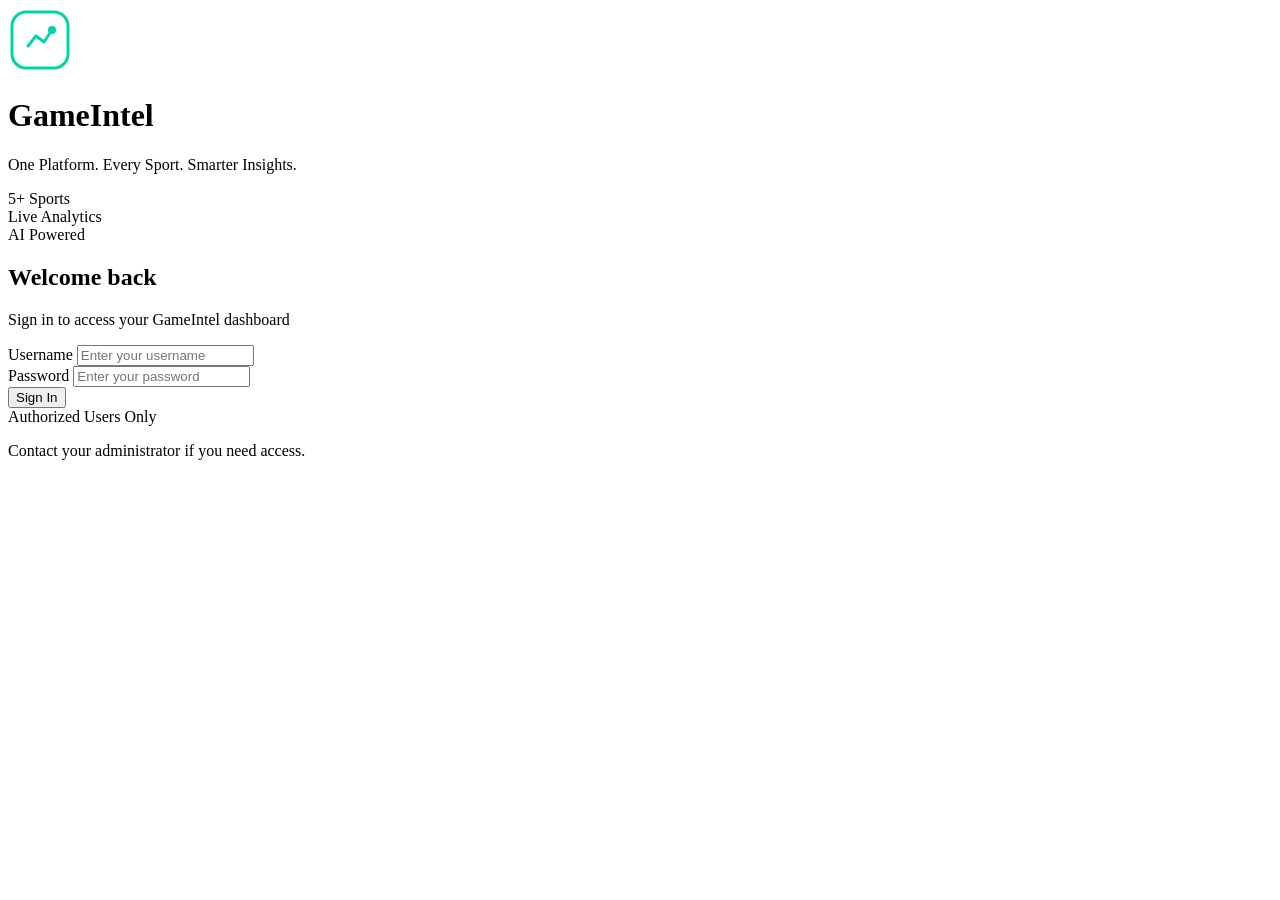
==== gameintel/index.html @ 1e04758e "Fix embed: always use publicEmbedUrl (reportUrl blocked by X-Frame-Options), fix favicon emoji" ====
<!DOCTYPE html>
<html lang="en">
<head>
  <meta charset="UTF-8">
  <meta name="viewport" content="width=device-width,initial-scale=1">
  <title>GameIntel ΓÇö Sign In</title>
  <link rel="preconnect" href="https://fonts.googleapis.com">
  <link href="https://fonts.googleapis.com/css2?family=Inter:wght@400;500;600;700;800&display=swap" rel="stylesheet">
  <link rel="stylesheet" href="css/style.css">
  <link rel="icon" href="data:image/svg+xml,<svg xmlns='http://www.w3.org/2000/svg' viewBox='0 0 100 100'><text y='.9em' font-size='90'>&#x1F3C0;</text></svg>">
</head>
<body class="login-page">

  <div class="login-container">
    <!-- Left panel - branding -->
    <div class="login-branding">
      <div class="login-branding-content">
        <div class="brand-logo">
          <div class="logo-glow"></div>
          <svg width="64" height="64" viewBox="0 0 64 64" fill="none">
            <rect x="4" y="4" width="56" height="56" rx="14" stroke="url(#brandGrad)" stroke-width="3"/>
            <path d="M20 38L28 28L36 34L44 22" stroke="url(#brandGrad)" stroke-width="3" stroke-linecap="round" stroke-linejoin="round"/>
            <circle cx="44" cy="22" r="4" fill="#00d4aa"/>
            <defs>
              <linearGradient id="brandGrad" x1="4" y1="4" x2="60" y2="60">
                <stop stop-color="#00d4aa"/><stop offset=".5" stop-color="#388bfd"/><stop offset="1" stop-color="#a371f7"/>
              </linearGradient>
            </defs>
          </svg>
        </div>
        <h1>GameIntel</h1>
        <p class="tagline">One Platform. Every Sport. Smarter Insights.</p>
        <div class="brand-stats">
          <div class="brand-stat">
            <span class="stat-number">5+</span>
            <span class="stat-label">Sports</span>
          </div>
          <div class="brand-stat">
            <span class="stat-number">Live</span>
            <span class="stat-label">Analytics</span>
          </div>
          <div class="brand-stat">
            <span class="stat-number">AI</span>
            <span class="stat-label">Powered</span>
          </div>
        </div>
      </div>
    </div>

    <!-- Right panel - login form -->
    <div class="login-form-panel">
      <div class="login-form-content">
        <h2>Welcome back</h2>
        <p class="text-muted">Sign in to access your GameIntel dashboard</p>

        <div id="loginError" class="login-error" style="display:none"></div>

        <form class="login-form" onsubmit="event.preventDefault(); signIn();">
          <div class="form-group">
            <label for="username">Username</label>
            <input type="text" id="username" placeholder="Enter your username" autocomplete="username" required>
          </div>
          <div class="form-group">
            <label for="password">Password</label>
            <input type="password" id="password" placeholder="Enter your password" autocomplete="current-password" required>
          </div>
          <button id="loginBtn" type="submit" class="btn btn-login">
            Sign In
          </button>
        </form>

        <div class="login-divider">
          <span>Authorized Users Only</span>
        </div>

        <p class="login-footer-text">
          Contact your administrator if you need access.
        </p>
      </div>
    </div>
  </div>

  <script src="js/users.js"></script>
  <script src="js/auth.js"></script>
</body>
</html>
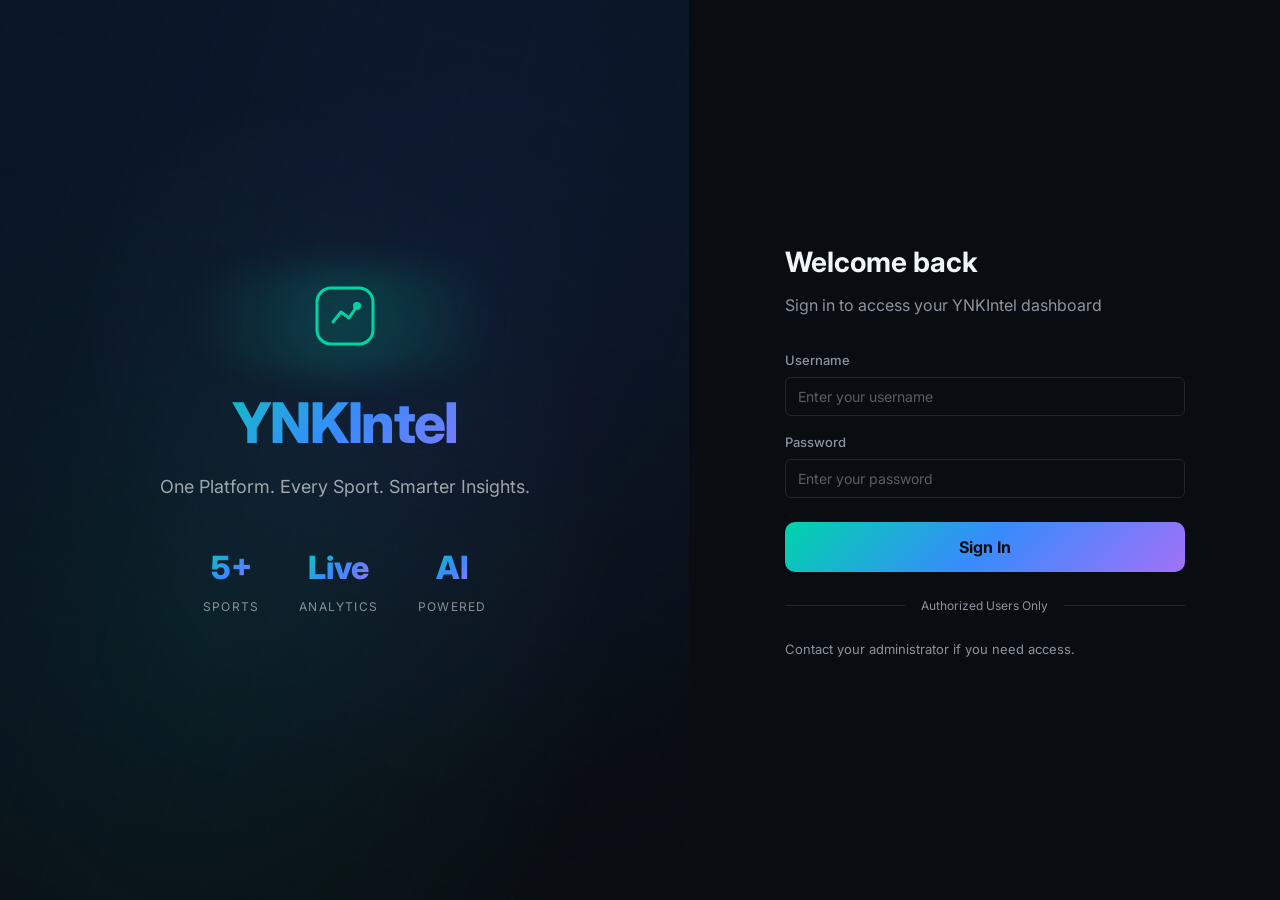
==== commit 90878c9d: "rename: GameIntel → YNKIntel across all GUI" ====
--- a/gameintel/index.html
+++ b/gameintel/index.html
@@ -3,7 +3,7 @@
 <head>
   <meta charset="UTF-8">
   <meta name="viewport" content="width=device-width,initial-scale=1">
-  <title>GameIntel ΓÇö Sign In</title>
+  <title>YNKIntel - Sign In</title>
   <link rel="preconnect" href="https://fonts.googleapis.com">
   <link href="https://fonts.googleapis.com/css2?family=Inter:wght@400;500;600;700;800&display=swap" rel="stylesheet">
   <link rel="stylesheet" href="css/style.css">
@@ -28,7 +28,7 @@
             </defs>
           </svg>
         </div>
-        <h1>GameIntel</h1>
+        <h1>YNKIntel</h1>
         <p class="tagline">One Platform. Every Sport. Smarter Insights.</p>
         <div class="brand-stats">
           <div class="brand-stat">
@@ -51,7 +51,7 @@
     <div class="login-form-panel">
       <div class="login-form-content">
         <h2>Welcome back</h2>
-        <p class="text-muted">Sign in to access your GameIntel dashboard</p>
+        <p class="text-muted">Sign in to access your YNKIntel dashboard</p>
 
         <div id="loginError" class="login-error" style="display:none"></div>
 
--- a/gameintel/css/style.css
+++ b/gameintel/css/style.css
@@ -0,0 +1,1124 @@
+/* ===== Reset & Base ===== */
+*,*::before,*::after{box-sizing:border-box;margin:0;padding:0}
+:root{
+  --bg: #090c10;
+  --bg-card: #0d1117;
+  --bg-card-hover: #161b22;
+  --border: #21262d;
+  --text: #c9d1d9;
+  --text-muted: #8b949e;
+  --text-bright: #f0f6fc;
+  --accent: #00d4aa;
+  --accent-light: #3dffc0;
+  --accent-dark: #00a884;
+  --accent-blue: #388bfd;
+  --accent-purple: #a371f7;
+  --accent-orange: #f0883e;
+  --accent-red: #f85149;
+  --white: #ffffff;
+  --success: #3fb950;
+  --danger: #f85149;
+  --radius: 16px;
+  --radius-sm: 10px;
+  --radius-xs: 6px;
+  --shadow: 0 16px 48px rgba(0,0,0,.4);
+  --shadow-sm: 0 4px 12px rgba(0,0,0,.25);
+  --font: 'Inter', system-ui, -apple-system, sans-serif;
+  --transition: 0.2s ease;
+  --gradient-brand: linear-gradient(135deg, #00d4aa 0%, #388bfd 50%, #a371f7 100%);
+}
+html{scroll-behavior:smooth;font-size:16px}
+body{
+  font-family:var(--font);
+  background:var(--bg);
+  color:var(--text);
+  line-height:1.6;
+  -webkit-font-smoothing:antialiased;
+  min-height:100vh;
+}
+a{color:var(--accent);text-decoration:none;transition:color var(--transition)}
+a:hover{color:var(--accent-light)}
+.container{width:100%;max-width:1200px;margin:0 auto;padding:0 1.5rem}
+.text-muted{color:var(--text-muted)}
+
+/* ===== Buttons ===== */
+.btn{
+  display:inline-flex;align-items:center;gap:.5rem;
+  padding:.625rem 1.25rem;border-radius:var(--radius-sm);
+  font-family:var(--font);font-size:.875rem;font-weight:600;
+  border:none;cursor:pointer;transition:all var(--transition);
+  text-decoration:none;line-height:1.4;
+}
+.btn-primary{
+  background:var(--accent);color:#090c10;
+}
+.btn-primary:hover{background:var(--accent-light);color:#090c10}
+.btn-secondary{
+  background:var(--bg-card);color:var(--text);border:1px solid var(--border);
+}
+.btn-secondary:hover{background:var(--bg-card-hover);border-color:var(--text-muted)}
+.btn-ghost{
+  background:transparent;color:var(--text-muted);
+}
+.btn-ghost:hover{color:var(--text-bright);background:rgba(255,255,255,.05)}
+.btn-lg{padding:.75rem 2rem;font-size:1rem}
+.btn-gradient{
+  background:var(--gradient-brand);color:#090c10;font-weight:700;
+}
+.btn-gradient:hover{opacity:.9}
+
+/* Spinner */
+.spinner{
+  display:inline-block;width:18px;height:18px;
+  border:2px solid rgba(0,0,0,.3);border-top-color:#090c10;
+  border-radius:50%;animation:spin .6s linear infinite;
+}
+@keyframes spin{to{transform:rotate(360deg)}}
+
+/* ===== LOGIN PAGE ===== */
+.login-page{display:flex;align-items:stretch;min-height:100vh;background:var(--bg)}
+.login-container{display:flex;width:100%;min-height:100vh}
+
+.login-branding{
+  flex:1.2;
+  background:linear-gradient(160deg, #0a1628 0%, #091220 40%, #090c10 100%);
+  display:flex;align-items:center;justify-content:center;
+  padding:3rem;position:relative;overflow:hidden;
+}
+.login-branding::before{
+  content:'';position:absolute;inset:0;
+  background:
+    radial-gradient(ellipse at 30% 70%, rgba(0,212,170,.08) 0%, transparent 60%),
+    radial-gradient(ellipse at 70% 30%, rgba(56,139,253,.06) 0%, transparent 60%),
+    radial-gradient(ellipse at 50% 50%, rgba(163,113,247,.04) 0%, transparent 60%);
+}
+.login-branding::after{
+  content:'';position:absolute;top:-50%;left:-50%;width:200%;height:200%;
+  background:repeating-linear-gradient(
+    0deg, transparent, transparent 50px,
+    rgba(0,212,170,.015) 50px, rgba(0,212,170,.015) 51px
+  ),
+  repeating-linear-gradient(
+    90deg, transparent, transparent 50px,
+    rgba(56,139,253,.015) 50px, rgba(56,139,253,.015) 51px
+  );
+  transform:rotate(15deg);
+}
+.login-branding-content{position:relative;z-index:1;text-align:center;color:var(--white)}
+.brand-logo{margin:0 auto 1.5rem;position:relative}
+.brand-logo .logo-glow{
+  position:absolute;inset:-20px;
+  background:radial-gradient(circle, rgba(0,212,170,.2) 0%, transparent 70%);
+  border-radius:50%;filter:blur(15px);
+}
+.login-branding h1{
+  font-size:3.5rem;font-weight:800;letter-spacing:-.03em;margin-bottom:.25rem;
+  background:var(--gradient-brand);-webkit-background-clip:text;-webkit-text-fill-color:transparent;
+  background-clip:text;
+}
+.login-branding .tagline{font-size:1.125rem;opacity:.6;margin-bottom:2.5rem;font-weight:400}
+.brand-stats{display:flex;gap:2.5rem;justify-content:center}
+.brand-stat{display:flex;flex-direction:column;align-items:center}
+.stat-number{font-size:2rem;font-weight:800;background:var(--gradient-brand);-webkit-background-clip:text;-webkit-text-fill-color:transparent;background-clip:text}
+.stat-label{font-size:.75rem;text-transform:uppercase;letter-spacing:.1em;opacity:.5;margin-top:.25rem}
+
+.login-form-panel{
+  flex:1;display:flex;align-items:center;justify-content:center;
+  padding:3rem;background:var(--bg);
+}
+.login-form-content{width:100%;max-width:400px}
+.login-form-content h2{font-size:1.75rem;font-weight:700;color:var(--text-bright);margin-bottom:.5rem}
+.login-form-content>.text-muted{margin-bottom:2rem}
+.login-error{
+  background:rgba(248,81,73,.1);border:1px solid rgba(248,81,73,.3);
+  color:#f85149;padding:.75rem 1rem;border-radius:var(--radius-sm);
+  font-size:.875rem;margin-bottom:1rem;
+}
+.login-divider{
+  display:flex;align-items:center;gap:1rem;margin:1.5rem 0;
+  color:var(--text-muted);font-size:.75rem;
+}
+.login-divider::before,.login-divider::after{
+  content:'';flex:1;height:1px;background:var(--border)
+}
+.login-footer-text{font-size:.8125rem;color:var(--text-muted);line-height:1.6}
+
+/* Login form */
+.login-form{display:flex;flex-direction:column;gap:1rem;margin-bottom:0}
+.login-form .form-group{display:flex;flex-direction:column;gap:.375rem}
+.login-form label{font-size:.8125rem;font-weight:500;color:var(--text-muted)}
+.login-form input{
+  padding:.75rem .875rem;
+  background:var(--bg-card);
+  border:1px solid var(--border);
+  border-radius:var(--radius-sm);
+  color:var(--text-bright);
+  font-family:var(--font);
+  font-size:.9375rem;
+  transition:border-color var(--transition);
+}
+.login-form input:focus{
+  outline:none;border-color:var(--accent);
+  box-shadow:0 0 0 3px rgba(0,212,170,.15);
+}
+.login-form input::placeholder{color:var(--text-muted);opacity:.6}
+.btn-login{
+  width:100%;justify-content:center;
+  padding:.875rem;font-size:1rem;margin-top:.5rem;
+  background:var(--gradient-brand);color:#090c10;font-weight:700;
+}
+.btn-login:hover{opacity:.9}
+
+/* ===== TOP BAR ===== */
+.topbar{
+  position:sticky;top:0;z-index:50;
+  background:rgba(9,12,16,.92);backdrop-filter:blur(16px);
+  border-bottom:1px solid var(--border);
+  padding:0 1.5rem;height:64px;
+  display:flex;align-items:center;justify-content:space-between;
+}
+.topbar-left{display:flex;align-items:center;gap:.75rem}
+.topbar-brand{
+  font-size:1.25rem;font-weight:800;letter-spacing:-.01em;
+  background:var(--gradient-brand);-webkit-background-clip:text;-webkit-text-fill-color:transparent;
+  background-clip:text;
+}
+.topbar-title{font-size:1.25rem;font-weight:800;color:var(--text-bright);letter-spacing:-.01em}
+.topbar-nav{display:flex;gap:.25rem;margin-left:1.5rem}
+.topbar-nav a{
+  padding:.5rem .875rem;border-radius:var(--radius-xs);
+  font-size:.8125rem;font-weight:500;color:var(--text-muted);
+  transition:all var(--transition);
+}
+.topbar-nav a:hover{color:var(--text-bright);background:rgba(255,255,255,.05)}
+.topbar-nav a.active{color:var(--accent);background:rgba(0,212,170,.08)}
+.topbar-right{display:flex;align-items:center;gap:1rem}
+
+.back-link{
+  display:flex;align-items:center;color:var(--text-muted);
+  transition:color var(--transition);
+}
+.back-link:hover{color:var(--text-bright)}
+
+.user-info{display:flex;align-items:center;gap:.75rem}
+.user-avatar{
+  width:36px;height:36px;border-radius:50%;
+  background:var(--gradient-brand);color:#090c10;
+  display:flex;align-items:center;justify-content:center;
+  font-weight:700;font-size:.875rem;
+}
+.user-details{display:flex;flex-direction:column}
+.user-name{font-size:.875rem;font-weight:600;color:var(--text-bright)}
+.user-email{font-size:.75rem;color:var(--text-muted)}
+
+/* ===== HOMEPAGE ===== */
+.homepage-main{padding:0}
+
+/* Hero */
+.hero{
+  text-align:center;padding:5rem 1.5rem 3rem;
+  position:relative;overflow:hidden;
+}
+.hero::before{
+  content:'';position:absolute;top:0;left:50%;transform:translateX(-50%);
+  width:800px;height:400px;
+  background:radial-gradient(ellipse, rgba(0,212,170,.07) 0%, transparent 70%);
+  pointer-events:none;
+}
+.hero-badge{
+  display:inline-flex;align-items:center;gap:.5rem;
+  padding:.375rem 1rem;border-radius:20px;
+  background:rgba(0,212,170,.08);border:1px solid rgba(0,212,170,.2);
+  color:var(--accent);font-size:.8125rem;font-weight:500;
+  margin-bottom:1.5rem;
+}
+.hero h1{
+  font-size:3.25rem;font-weight:800;letter-spacing:-.03em;
+  color:var(--text-bright);margin-bottom:1rem;
+  max-width:700px;margin-left:auto;margin-right:auto;
+  line-height:1.1;
+}
+.hero h1 .gradient-text{
+  background:var(--gradient-brand);-webkit-background-clip:text;-webkit-text-fill-color:transparent;
+  background-clip:text;
+}
+.hero p{
+  font-size:1.125rem;color:var(--text-muted);max-width:560px;
+  margin:0 auto 2.5rem;line-height:1.7;
+}
+.hero-actions{display:flex;gap:1rem;justify-content:center}
+
+/* Sport Grid */
+.sports-section{padding:3rem 0 4rem}
+.section-header{text-align:center;margin-bottom:2.5rem}
+.section-header h2{font-size:1.75rem;font-weight:700;color:var(--text-bright);margin-bottom:.5rem}
+.section-header p{color:var(--text-muted);font-size:1rem}
+
+.sports-grid{
+  display:grid;
+  grid-template-columns:repeat(auto-fit, minmax(200px, 1fr));
+  gap:1.25rem;
+}
+.sport-card{
+  position:relative;
+  background:var(--bg-card);
+  border:1px solid var(--border);
+  border-radius:var(--radius);
+  padding:2rem 1.5rem;
+  text-align:center;
+  transition:all .25s ease;
+  cursor:pointer;
+  overflow:hidden;
+}
+.sport-card:hover{
+  border-color:var(--accent);
+  transform:translateY(-4px);
+  box-shadow:0 12px 40px rgba(0,212,170,.08);
+}
+.sport-card.coming-soon{opacity:.5;cursor:default;pointer-events:none}
+.sport-card.coming-soon:hover{transform:none;border-color:var(--border);box-shadow:none}
+.sport-card .sport-icon{font-size:2.5rem;margin-bottom:.75rem}
+.sport-card h3{font-size:1.125rem;font-weight:700;color:var(--text-bright);margin-bottom:.25rem}
+.sport-card p{font-size:.8125rem;color:var(--text-muted)}
+.sport-card .badge-soon{
+  position:absolute;top:.75rem;right:.75rem;
+  padding:.125rem .5rem;border-radius:10px;
+  background:rgba(240,136,62,.15);border:1px solid rgba(240,136,62,.25);
+  color:var(--accent-orange);font-size:.6875rem;font-weight:600;
+  text-transform:uppercase;letter-spacing:.05em;
+}
+.sport-card.active-sport{border-color:var(--accent);background:rgba(0,212,170,.03)}
+.sport-card.active-sport::after{
+  content:'';position:absolute;bottom:0;left:0;right:0;height:3px;
+  background:var(--gradient-brand);
+}
+
+/* Features */
+.features-section{
+  padding:4rem 0;
+  border-top:1px solid var(--border);
+}
+.features-grid{
+  display:grid;
+  grid-template-columns:repeat(3, 1fr);
+  gap:2rem;
+}
+.feature-card{
+  background:var(--bg-card);border:1px solid var(--border);
+  border-radius:var(--radius);padding:2rem;
+  transition:border-color var(--transition);
+}
+.feature-card:hover{border-color:var(--accent)}
+.feature-icon{
+  width:48px;height:48px;border-radius:var(--radius-sm);
+  display:flex;align-items:center;justify-content:center;
+  margin-bottom:1rem;font-size:1.25rem;
+}
+.feature-icon.green{background:rgba(0,212,170,.1);color:var(--accent)}
+.feature-icon.blue{background:rgba(56,139,253,.1);color:var(--accent-blue)}
+.feature-icon.purple{background:rgba(163,113,247,.1);color:var(--accent-purple)}
+.feature-card h3{font-size:1rem;font-weight:600;color:var(--text-bright);margin-bottom:.5rem}
+.feature-card p{font-size:.875rem;color:var(--text-muted);line-height:1.6}
+
+/* Dashboard Preview */
+.preview-section{
+  padding:4rem 0;
+  border-top:1px solid var(--border);
+}
+.preview-frame{
+  background:var(--bg-card);border:1px solid var(--border);
+  border-radius:var(--radius);overflow:hidden;
+  aspect-ratio:16/9;display:flex;align-items:center;justify-content:center;
+  position:relative;
+}
+.preview-frame img{width:100%;height:100%;object-fit:cover}
+.preview-placeholder{
+  display:flex;flex-direction:column;align-items:center;gap:1rem;
+  color:var(--text-muted);
+}
+.preview-placeholder svg{opacity:.3}
+
+/* Footer */
+.site-footer{
+  border-top:1px solid var(--border);
+  padding:2rem 0;text-align:center;
+  color:var(--text-muted);font-size:.8125rem;
+}
+
+/* ===== AI PROMPT BAR ===== */
+.prompt-card{
+  background:var(--bg-card);border:1px solid var(--border);
+  border-radius:var(--radius);padding:1.5rem 2rem;margin-bottom:1.5rem;
+  position:relative;overflow:hidden;
+}
+.prompt-card::before{
+  content:'';position:absolute;top:0;left:0;right:0;height:2px;
+  background:var(--gradient-brand);
+}
+.prompt-header{display:flex;align-items:center;gap:.75rem;margin-bottom:1rem}
+.prompt-icon{
+  width:40px;height:40px;border-radius:var(--radius-sm);
+  background:rgba(0,212,170,.1);
+  display:flex;align-items:center;justify-content:center;font-size:1.25rem;
+  flex-shrink:0;
+}
+.prompt-header h3{font-size:1rem;font-weight:600;color:var(--text-bright);margin-bottom:.125rem}
+.prompt-header p{font-size:.8125rem;margin:0}
+.prompt-form{margin-bottom:.75rem}
+.prompt-input-wrap{
+  display:flex;gap:.5rem;
+}
+.prompt-input-wrap input{
+  flex:1;
+  padding:.75rem 1rem;
+  background:var(--bg);
+  border:1px solid var(--border);
+  border-radius:var(--radius-sm);
+  color:var(--text-bright);
+  font-family:var(--font);
+  font-size:.9375rem;
+  transition:border-color var(--transition);
+}
+.prompt-input-wrap input:focus{
+  outline:none;border-color:var(--accent);
+  box-shadow:0 0 0 3px rgba(0,212,170,.15);
+}
+.prompt-input-wrap input::placeholder{color:var(--text-muted);opacity:.6}
+.prompt-submit{
+  padding:.75rem 1.25rem;white-space:nowrap;
+}
+.prompt-examples{display:flex;align-items:center;gap:.5rem;flex-wrap:wrap}
+.prompt-example-chip{
+  padding:.25rem .625rem;
+  background:rgba(0,212,170,.06);border:1px solid rgba(0,212,170,.15);
+  border-radius:14px;color:var(--accent);
+  font-family:var(--font);font-size:.75rem;font-weight:500;
+  cursor:pointer;transition:all var(--transition);
+}
+.prompt-example-chip:hover{background:rgba(0,212,170,.12);border-color:rgba(0,212,170,.3)}
+.prompt-result{
+  padding:.75rem 1rem;border-radius:var(--radius-sm);
+  font-size:.875rem;margin-bottom:.75rem;
+  display:flex;align-items:center;flex-wrap:wrap;gap:.5rem;
+}
+.prompt-result.loading{
+  background:rgba(56,139,253,.08);border:1px solid rgba(56,139,253,.2);color:var(--accent-blue);
+}
+.prompt-result.success{
+  background:rgba(0,212,170,.08);border:1px solid rgba(0,212,170,.2);color:var(--accent);
+}
+.prompt-result.error{
+  background:rgba(248,81,73,.08);border:1px solid rgba(248,81,73,.2);color:var(--accent-red);
+}
+.prompt-spinner{
+  display:inline-block;width:14px;height:14px;
+  border:2px solid rgba(56,139,253,.3);border-top-color:var(--accent-blue);
+  border-radius:50%;animation:spin .6s linear infinite;
+}
+.prompt-match-chip{
+  display:inline-flex;padding:.125rem .5rem;
+  background:rgba(0,212,170,.12);border-radius:10px;
+  font-size:.8125rem;font-weight:500;
+}
+.btn-sm{padding:.375rem .875rem;font-size:.8125rem}
+
+/* AI Semantic Response Cards */
+.ai-response-card{
+  background:var(--bg-card);border:1px solid var(--border);
+  border-radius:var(--radius);padding:0;overflow:hidden;
+  margin-top:.75rem;
+}
+.ai-answer-section{padding:1.25rem 1.25rem .75rem}
+.ai-answer-header{
+  display:flex;align-items:center;gap:.5rem;
+  font-size:.75rem;font-weight:600;color:var(--accent);
+  text-transform:uppercase;letter-spacing:.04em;margin-bottom:.75rem;
+}
+.ai-answer-body{
+  font-size:.9rem;line-height:1.6;color:var(--text-primary);
+}
+.ai-answer-body strong{color:var(--text-bright);font-weight:600}
+.ai-insight{
+  margin-top:.75rem;padding:.625rem .875rem;
+  background:rgba(240,192,0,.06);border:1px solid rgba(240,192,0,.15);
+  border-radius:var(--radius-sm);font-size:.8125rem;color:var(--text-secondary);
+  display:flex;align-items:flex-start;gap:.5rem;line-height:1.5;
+}
+.ai-semantic-section,.ai-filter-section{
+  padding:.875rem 1.25rem;border-top:1px solid var(--border);
+}
+.ai-section-title{
+  font-size:.6875rem;font-weight:600;color:var(--text-muted);
+  text-transform:uppercase;letter-spacing:.05em;margin-bottom:.5rem;
+}
+.ai-ref-grid{display:flex;flex-wrap:wrap;gap:.75rem}
+.ai-ref-item{display:flex;flex-direction:column;gap:.25rem}
+.ai-ref-label{font-size:.6875rem;color:var(--text-muted);font-weight:500}
+.ai-ref-value{display:flex;flex-wrap:wrap;gap:.25rem}
+.ai-ref-value code{
+  padding:.125rem .5rem;background:rgba(0,212,170,.08);
+  border:1px solid rgba(0,212,170,.15);border-radius:4px;
+  font-size:.75rem;color:var(--accent);font-family:var(--font-mono, 'SF Mono', 'Fira Code', monospace);
+}
+.ai-filter-code{
+  background:var(--bg);border:1px solid var(--border);
+  border-radius:var(--radius-sm);padding:.625rem .875rem;
+  overflow-x:auto;
+}
+.ai-filter-line{margin-bottom:.25rem}
+.ai-filter-line:last-child{margin-bottom:0}
+.ai-dax{
+  font-family:var(--font-mono, 'SF Mono', 'Fira Code', monospace);
+  font-size:.75rem;color:var(--accent-blue);word-break:break-all;
+}
+.ai-actions{
+  padding:.875rem 1.25rem;border-top:1px solid var(--border);
+  display:flex;align-items:center;gap:.5rem;
+  background:rgba(0,212,170,.03);
+}
+.ai-copy-btn{color:var(--text-muted) !important}
+.ai-copy-btn:hover{color:var(--text-bright) !important}
+
+/* AI Stats Grid */
+.ai-stats-grid{
+  display:grid;grid-template-columns:repeat(auto-fit, minmax(100px, 1fr));
+  gap:.75rem;margin-top:.75rem;
+}
+.ai-stat{
+  text-align:center;padding:.75rem .5rem;
+  background:var(--bg);border:1px solid var(--border);
+  border-radius:var(--radius-sm);
+}
+.ai-stat-value{
+  display:block;font-size:1.25rem;font-weight:700;color:var(--accent);
+}
+.ai-stat-label{
+  display:block;font-size:.6875rem;color:var(--text-muted);
+  text-transform:uppercase;letter-spacing:.03em;margin-top:.25rem;
+}
+
+/* AI Table */
+.ai-table{
+  width:100%;border-collapse:collapse;margin-top:.75rem;
+  font-size:.8125rem;
+}
+.ai-table th{
+  text-align:left;padding:.5rem .625rem;
+  font-size:.6875rem;font-weight:600;color:var(--text-muted);
+  text-transform:uppercase;letter-spacing:.04em;
+  border-bottom:1px solid var(--border);
+}
+.ai-table td{
+  padding:.5rem .625rem;border-bottom:1px solid rgba(255,255,255,.04);
+  color:var(--text-primary);
+}
+.ai-table tr:hover td{background:rgba(0,212,170,.04)}
+
+/* AI List */
+.ai-list{
+  margin:.5rem 0 0;padding-left:1.25rem;
+  font-size:.8125rem;line-height:1.7;color:var(--text-secondary);
+}
+.ai-list li{margin-bottom:.25rem}
+.ai-list code{
+  padding:.1rem .4rem;background:rgba(0,212,170,.08);
+  border-radius:3px;font-size:.75rem;color:var(--accent);
+  font-family:var(--font-mono, 'SF Mono', 'Fira Code', monospace);
+}
+
+.section-divider{
+  display:flex;align-items:center;gap:1rem;margin:1.5rem 0;
+  color:var(--text-muted);font-size:.75rem;text-transform:uppercase;letter-spacing:.05em;
+  cursor:pointer;list-style:none;
+}
+.section-divider::-webkit-details-marker{display:none}
+.section-divider::before,.section-divider::after{
+  content:'';flex:1;height:1px;background:var(--border);
+}
+.manual-filters-collapse{margin-top:.5rem}
+.manual-filters-collapse[open] .section-divider svg{transform:rotate(180deg)}
+.manual-filters-collapse .section-divider svg{transition:transform .2s ease}
+
+/* Report page inline prompt bar */
+.report-prompt-bar{
+  background:var(--bg-card);border-bottom:1px solid var(--border);
+  padding:.625rem 0;
+}
+.prompt-form-inline{display:flex;align-items:center;gap:.5rem}
+.prompt-icon-sm{
+  width:32px;height:32px;border-radius:var(--radius-xs);
+  background:rgba(0,212,170,.1);
+  display:flex;align-items:center;justify-content:center;font-size:.875rem;
+  flex-shrink:0;
+}
+.prompt-form-inline input{
+  flex:1;
+  padding:.5rem .75rem;
+  background:var(--bg);
+  border:1px solid var(--border);
+  border-radius:var(--radius-xs);
+  color:var(--text-bright);
+  font-family:var(--font);
+  font-size:.8125rem;
+  transition:border-color var(--transition);
+}
+.prompt-form-inline input:focus{
+  outline:none;border-color:var(--accent);
+  box-shadow:0 0 0 3px rgba(0,212,170,.15);
+}
+.prompt-form-inline input::placeholder{color:var(--text-muted);opacity:.6}
+.prompt-result-inline{
+  padding:.5rem .75rem;border-radius:var(--radius-xs);
+  font-size:.8125rem;margin-top:.5rem;
+  display:flex;align-items:center;flex-wrap:wrap;gap:.375rem;
+}
+.prompt-result-inline.loading{
+  background:rgba(56,139,253,.08);border:1px solid rgba(56,139,253,.2);color:var(--accent-blue);
+}
+.prompt-result-inline.success{
+  background:rgba(0,212,170,.08);border:1px solid rgba(0,212,170,.2);color:var(--accent);
+}
+.prompt-result-inline.error{
+  background:rgba(248,81,73,.08);border:1px solid rgba(248,81,73,.2);color:var(--accent-red);
+}
+
+/* ===== DASHBOARD (FILTER) PAGE ===== */
+.dashboard-main{padding:2rem 0 4rem}
+.dashboard-header{margin-bottom:2rem}
+.dashboard-header h2{font-size:1.75rem;font-weight:700;color:var(--text-bright);margin-bottom:.25rem}
+
+/* Filter Card */
+.filter-card{
+  background:var(--bg-card);
+  border:1px solid var(--border);
+  border-radius:var(--radius);
+  padding:2rem;
+  display:grid;
+  grid-template-columns:1fr 1fr;
+  gap:2rem;
+}
+.filter-section{display:flex;flex-direction:column;gap:.75rem}
+.filter-section:first-child{grid-column:1 / -1}
+.filter-title{
+  display:flex;align-items:center;gap:.5rem;
+  font-size:.9375rem;font-weight:600;color:var(--text-bright);
+}
+.filter-title svg{color:var(--accent);flex-shrink:0}
+
+/* Form elements */
+.form-group{display:flex;flex-direction:column;gap:.375rem}
+.form-group label{font-size:.8125rem;font-weight:500;color:var(--text-muted)}
+.form-group input,
+.form-group select{
+  padding:.625rem .75rem;
+  background:var(--bg);
+  border:1px solid var(--border);
+  border-radius:var(--radius-xs);
+  color:var(--text-bright);
+  font-family:var(--font);
+  font-size:.875rem;
+  transition:border-color var(--transition);
+}
+.form-group input:focus,
+.form-group select:focus{
+  outline:none;border-color:var(--accent);
+  box-shadow:0 0 0 3px rgba(0,212,170,.15);
+}
+.form-group select{
+  appearance:none;
+  background-image:url("data:image/svg+xml,%3Csvg width='12' height='8' viewBox='0 0 12 8' fill='none' xmlns='http://www.w3.org/2000/svg'%3E%3Cpath d='M1 1.5L6 6.5L11 1.5' stroke='%238b949e' stroke-width='1.5' stroke-linecap='round' stroke-linejoin='round'/%3E%3C/svg%3E");
+  background-repeat:no-repeat;
+  background-position:right .75rem center;
+  padding-right:2rem;
+}
+.date-inputs{display:flex;gap:1rem}
+.date-inputs .form-group{flex:1}
+
+/* Quick date chips */
+.quick-dates{display:flex;flex-wrap:wrap;gap:.5rem}
+.chip{
+  padding:.375rem .875rem;
+  background:var(--bg);
+  border:1px solid var(--border);
+  border-radius:20px;
+  color:var(--text-muted);
+  font-family:var(--font);
+  font-size:.8125rem;font-weight:500;
+  cursor:pointer;
+  transition:all var(--transition);
+}
+.chip:hover{border-color:var(--accent);color:var(--accent)}
+.chip.active{
+  background:var(--accent);border-color:var(--accent);
+  color:#090c10;
+}
+
+/* Actions */
+.filter-actions{
+  display:flex;gap:1rem;margin-top:2rem;
+  justify-content:flex-start;
+}
+
+/* ===== REPORT PAGE ===== */
+
+/* 25/75 split layout */
+.report-layout{
+  display:flex;
+  height:calc(100vh - 64px);
+  overflow:hidden;
+}
+
+/* Filter Guide Panel (left 25%) */
+.filter-guide{
+  width:25%;min-width:260px;max-width:340px;
+  background:var(--bg-card);
+  border-right:1px solid var(--border);
+  display:flex;flex-direction:column;
+  overflow-y:auto;
+}
+.guide-header{
+  padding:1.25rem 1.25rem 1rem;
+  border-bottom:1px solid var(--border);
+}
+.guide-header .guide-icon{
+  font-size:1.5rem;margin-bottom:.5rem;
+}
+.guide-header h3{
+  font-size:1rem;font-weight:700;color:var(--text-bright);margin-bottom:.25rem;
+}
+.guide-header p{
+  font-size:.8125rem;margin:0;
+}
+.guide-steps{
+  flex:1;padding:1rem 1.25rem;
+  display:flex;flex-direction:column;gap:.75rem;
+}
+.guide-step{
+  display:flex;gap:.75rem;align-items:flex-start;
+  padding:.75rem;
+  background:var(--bg);
+  border:1px solid var(--border);
+  border-radius:var(--radius-sm);
+  transition:border-color var(--transition);
+}
+.guide-step:hover{
+  border-color:var(--accent);
+}
+.step-number{
+  width:28px;height:28px;
+  border-radius:50%;
+  background:rgba(0,212,170,.1);
+  color:var(--accent);
+  display:flex;align-items:center;justify-content:center;
+  font-size:.8125rem;font-weight:700;
+  flex-shrink:0;
+}
+.step-content{
+  flex:1;min-width:0;
+}
+.step-label{
+  font-size:.75rem;font-weight:600;color:var(--text-muted);
+  text-transform:uppercase;letter-spacing:.03em;
+  margin-bottom:.25rem;
+}
+.step-content p{
+  font-size:.8125rem;color:var(--text);line-height:1.5;margin:0;
+}
+.step-content p strong{
+  color:var(--accent);
+}
+.guide-step-done{
+  background:rgba(0,212,170,.04);
+  border-color:rgba(0,212,170,.15);
+}
+.guide-step-done .step-number{
+  background:var(--accent);color:#090c10;
+  font-size:.75rem;
+}
+.guide-empty{
+  padding:1rem 0;
+  text-align:center;
+}
+.guide-empty p{
+  font-size:.875rem;color:var(--text);margin-bottom:.5rem;
+}
+.guide-footer{
+  padding:1rem 1.25rem;
+  border-top:1px solid var(--border);
+}
+
+/* Guide Panel: Mini AI Prompt */
+.guide-prompt{
+  padding:.75rem 1.25rem;
+  border-bottom:1px solid var(--border);
+}
+.guide-prompt-wrap{
+  display:flex;gap:.5rem;
+  align-items:center;
+}
+.guide-prompt-wrap input{
+  flex:1;
+  background:var(--bg);
+  border:1px solid var(--border);
+  border-radius:var(--radius-xs);
+  padding:.5rem .75rem;
+  font-family:var(--font);
+  font-size:.8125rem;
+  color:var(--text);
+  outline:none;
+  transition:border-color var(--transition);
+}
+.guide-prompt-wrap input::placeholder{color:var(--text-muted);opacity:.7}
+.guide-prompt-wrap input:focus{border-color:var(--accent)}
+.guide-prompt-btn{
+  padding:.45rem .625rem!important;
+  border-radius:var(--radius-xs)!important;
+  flex-shrink:0;
+}
+.guide-prompt-chips{
+  display:flex;flex-wrap:wrap;gap:.375rem;
+  margin-top:.5rem;
+}
+.guide-chip{
+  background:rgba(88,166,255,.08);
+  border:1px solid rgba(88,166,255,.2);
+  color:var(--accent);
+  font-family:var(--font);
+  font-size:.6875rem;
+  font-weight:600;
+  padding:.25rem .625rem;
+  border-radius:20px;
+  cursor:pointer;
+  transition:all var(--transition);
+}
+.guide-chip:hover{
+  background:rgba(88,166,255,.18);
+  border-color:var(--accent);
+}
+
+/* Guide Panel: AI Answer Section */
+.guide-ai-answer{
+  background:rgba(0,212,170,.04);
+  border:1px solid rgba(0,212,170,.15);
+  border-radius:var(--radius-sm);
+  padding:.75rem;
+  margin-bottom:.75rem;
+}
+.guide-section-title{
+  display:flex;align-items:center;gap:.375rem;
+  font-size:.75rem;font-weight:700;
+  color:var(--text-bright);
+  text-transform:uppercase;
+  letter-spacing:.04em;
+  margin-bottom:.5rem;
+}
+.guide-ai-body{
+  font-size:.8125rem;
+  color:var(--text);
+  line-height:1.6;
+}
+.guide-ai-insight{
+  display:flex;align-items:flex-start;gap:.375rem;
+  margin-top:.5rem;
+  padding:.5rem .625rem;
+  background:rgba(240,192,0,.06);
+  border-left:3px solid rgba(240,192,0,.4);
+  border-radius:0 var(--radius-xs) var(--radius-xs) 0;
+  font-size:.75rem;
+  color:var(--text-muted);
+  line-height:1.5;
+}
+.guide-ai-insight svg{flex-shrink:0;margin-top:1px}
+.guide-visuals{
+  display:flex;flex-wrap:wrap;align-items:center;gap:.375rem;
+  margin-top:.5rem;
+}
+.guide-visuals-label{
+  font-size:.6875rem;
+  font-weight:600;
+  color:var(--text-muted);
+  text-transform:uppercase;
+  letter-spacing:.03em;
+}
+.guide-visual-tag{
+  display:inline-flex;
+  padding:.125rem .5rem;
+  border-radius:12px;
+  font-size:.6875rem;
+  font-weight:600;
+  background:rgba(88,166,255,.1);
+  color:var(--accent);
+  border:1px solid rgba(88,166,255,.2);
+}
+
+/* Guide Panel: Loading State */
+.guide-loading{
+  display:flex;flex-direction:column;
+  align-items:center;justify-content:center;
+  padding:2rem 0;
+}
+
+.report-main{
+  flex:1;display:flex;flex-direction:column;
+  position:relative;
+  min-width:0;
+}
+.report-loading{
+  position:absolute;inset:0;
+  display:flex;flex-direction:column;
+  align-items:center;justify-content:center;
+  gap:1rem;color:var(--text-muted);z-index:5;
+}
+.loading-spinner{
+  width:40px;height:40px;
+  border:3px solid var(--border);
+  border-top-color:var(--accent);
+  border-radius:50%;
+  animation:spin .8s linear infinite;
+}
+.report-embed{
+  width:100%;height:100%;
+}
+.report-embed iframe{border:none;width:100%;height:100%}
+
+.embed-error{
+  display:flex;flex-direction:column;align-items:center;gap:1rem;
+  text-align:center;max-width:400px;
+}
+.embed-error p{color:var(--text-muted);font-size:.9375rem}
+
+/* ===== GEMINI AI ===== */
+
+/* Status Badge (clickable) */
+.gemini-status-badge{
+  display:inline-flex;align-items:center;gap:.375rem;
+  padding:.25rem .625rem;
+  border-radius:20px;
+  font-size:.6875rem;font-weight:600;
+  cursor:pointer;
+  transition:all var(--transition);
+  white-space:nowrap;
+}
+.gemini-status-badge.offline{
+  background:rgba(139,148,158,.08);
+  border:1px solid rgba(139,148,158,.2);
+  color:var(--text-muted);
+}
+.gemini-status-badge.offline:hover{
+  background:rgba(139,148,158,.15);
+  border-color:var(--text-muted);
+}
+.gemini-status-badge.connected{
+  background:rgba(63,185,80,.08);
+  border:1px solid rgba(63,185,80,.25);
+  color:var(--accent-green);
+}
+.gemini-status-badge.connected:hover{
+  background:rgba(63,185,80,.15);
+  border-color:var(--accent-green);
+}
+
+/* Settings button */
+.gemini-settings-btn{
+  padding:.375rem!important;
+  opacity:.6;
+  transition:opacity var(--transition);
+}
+.gemini-settings-btn:hover{opacity:1}
+.btn-xs{padding:.25rem .5rem;font-size:.75rem}
+
+/* Prompt header layout with actions */
+.prompt-header{position:relative}
+.prompt-header-actions{
+  display:flex;align-items:center;gap:.5rem;
+  position:absolute;top:0;right:0;
+}
+
+/* Thinking animation */
+.gemini-thinking{
+  background:var(--gradient-brand);
+  -webkit-background-clip:text;
+  -webkit-text-fill-color:transparent;
+  background-clip:text;
+  animation:geminiPulse 1.5s ease-in-out infinite;
+}
+@keyframes geminiPulse{
+  0%,100%{opacity:1}
+  50%{opacity:.5}
+}
+
+/* Source label in AI response */
+.ai-source-label{
+  display:inline-flex;align-items:center;gap:.25rem;
+  font-size:.625rem;font-weight:700;
+  text-transform:uppercase;
+  letter-spacing:.05em;
+  padding:.125rem .5rem;
+  border-radius:10px;
+  margin-left:.5rem;
+  vertical-align:middle;
+}
+.ai-source-label.gemini{
+  background:rgba(88,166,255,.1);
+  color:var(--accent);
+}
+.ai-source-label.gemini-live{
+  background:rgba(63,185,80,.12);
+  color:#3fb950;
+}
+.ai-source-label.offline{
+  background:rgba(139,148,158,.08);
+  color:var(--text-muted);
+}
+
+/* Gemini Settings Modal */
+.gemini-modal-overlay{
+  position:fixed;inset:0;z-index:1000;
+  background:rgba(0,0,0,.6);
+  backdrop-filter:blur(4px);
+  display:flex;align-items:center;justify-content:center;
+  padding:1rem;
+}
+.gemini-modal{
+  background:var(--bg-card);
+  border:1px solid var(--border);
+  border-radius:var(--radius);
+  width:100%;max-width:440px;
+  box-shadow:var(--shadow);
+}
+.gemini-modal-header{
+  padding:1.5rem 1.5rem 1rem;
+  border-bottom:1px solid var(--border);
+}
+.gemini-modal-header .gemini-modal-icon{
+  width:40px;height:40px;
+  border-radius:var(--radius-xs);
+  background:rgba(88,166,255,.1);
+  display:flex;align-items:center;justify-content:center;
+  margin-bottom:.75rem;
+}
+.gemini-modal-header h3{
+  font-size:1rem;font-weight:700;color:var(--text-bright);
+  margin-bottom:.25rem;
+}
+.gemini-modal-header p{
+  font-size:.8125rem;color:var(--text-muted);margin:0;
+}
+.gemini-modal-body{
+  padding:1.25rem 1.5rem;
+}
+.gemini-label{
+  display:block;
+  font-size:.75rem;font-weight:600;
+  color:var(--text-muted);
+  text-transform:uppercase;
+  letter-spacing:.04em;
+  margin-bottom:.5rem;
+}
+.gemini-key-wrap{
+  display:flex;gap:.5rem;
+  align-items:center;
+}
+.gemini-key-input{
+  flex:1;
+  background:var(--bg);
+  border:1px solid var(--border);
+  border-radius:var(--radius-xs);
+  padding:.625rem .75rem;
+  font-family:var(--font-mono);
+  font-size:.8125rem;
+  color:var(--text);
+  outline:none;
+  transition:border-color var(--transition);
+}
+.gemini-key-input:focus{border-color:var(--accent)}
+.gemini-key-input::placeholder{color:var(--text-muted);opacity:.5}
+.gemini-toggle-vis{padding:.5rem!important}
+.gemini-key-status{
+  font-size:.75rem;
+  color:var(--text-muted);
+  margin-top:.5rem;
+}
+.gemini-key-status.connected{
+  color:var(--accent-green);
+  display:flex;align-items:center;gap:.375rem;
+}
+.gemini-help{
+  font-size:.75rem;
+  color:var(--text-muted);
+  margin-top:.75rem;
+}
+.gemini-help a{font-size:.75rem}
+.gemini-divider{
+  border-top:1px solid var(--border);
+  margin:1rem 0;
+}
+.guide-dax-details{
+  margin-top:.5rem;
+  font-size:.75rem;
+}
+.guide-dax-details summary{
+  cursor:pointer;
+  color:var(--text-muted);
+  font-size:.7rem;
+  letter-spacing:.02em;
+}
+.guide-dax-code{
+  background:rgba(0,0,0,.3);
+  border:1px solid var(--border);
+  border-radius:.375rem;
+  padding:.5rem .75rem;
+  margin-top:.35rem;
+  font-family:'Fira Code','Cascadia Code',monospace;
+  font-size:.7rem;
+  color:#c9d1d9;
+  white-space:pre-wrap;
+  word-break:break-all;
+  overflow-x:auto;
+}
+.gemini-modal-footer{
+  display:flex;justify-content:flex-end;gap:.5rem;
+  padding:1rem 1.5rem;
+  border-top:1px solid var(--border);
+}
+
+/* ===== RESPONSIVE ===== */
+@media(max-width:768px){
+  .login-container{flex-direction:column}
+  .login-branding{padding:2rem;min-height:auto}
+  .login-branding h1{font-size:2.25rem}
+  .brand-stats{gap:1.5rem}
+  .stat-number{font-size:1.5rem}
+  .login-form-panel{padding:2rem}
+
+  .topbar{padding:0 1rem;gap:.5rem}
+  .topbar-brand{font-size:1rem}
+  .topbar-nav{display:none}
+  .user-details{display:none}
+
+  .hero h1{font-size:2.25rem}
+  .hero-actions{flex-direction:column;align-items:center}
+
+  .sports-grid{grid-template-columns:repeat(2, 1fr)}
+  .features-grid{grid-template-columns:1fr}
+
+  .filter-card{grid-template-columns:1fr;gap:1.5rem}
+  .date-inputs{flex-direction:column}
+
+  .filter-actions{flex-direction:column}
+  .btn-lg{width:100%;justify-content:center}
+
+  .topbar-right .btn-secondary{display:none}
+
+  .report-layout{flex-direction:column;height:auto}
+  .filter-guide{width:100%;max-width:none;min-width:0;border-right:none;border-bottom:1px solid var(--border)}
+  .report-main{height:calc(100vh - 64px - 200px)}
+}
+
+@media(max-width:480px){
+  .login-branding{display:none}
+  .brand-stats{flex-wrap:wrap;gap:1rem}
+  .sports-grid{grid-template-columns:1fr}
+  .quick-dates{gap:.375rem}
+  .chip{font-size:.75rem;padding:.25rem .625rem}
+}
